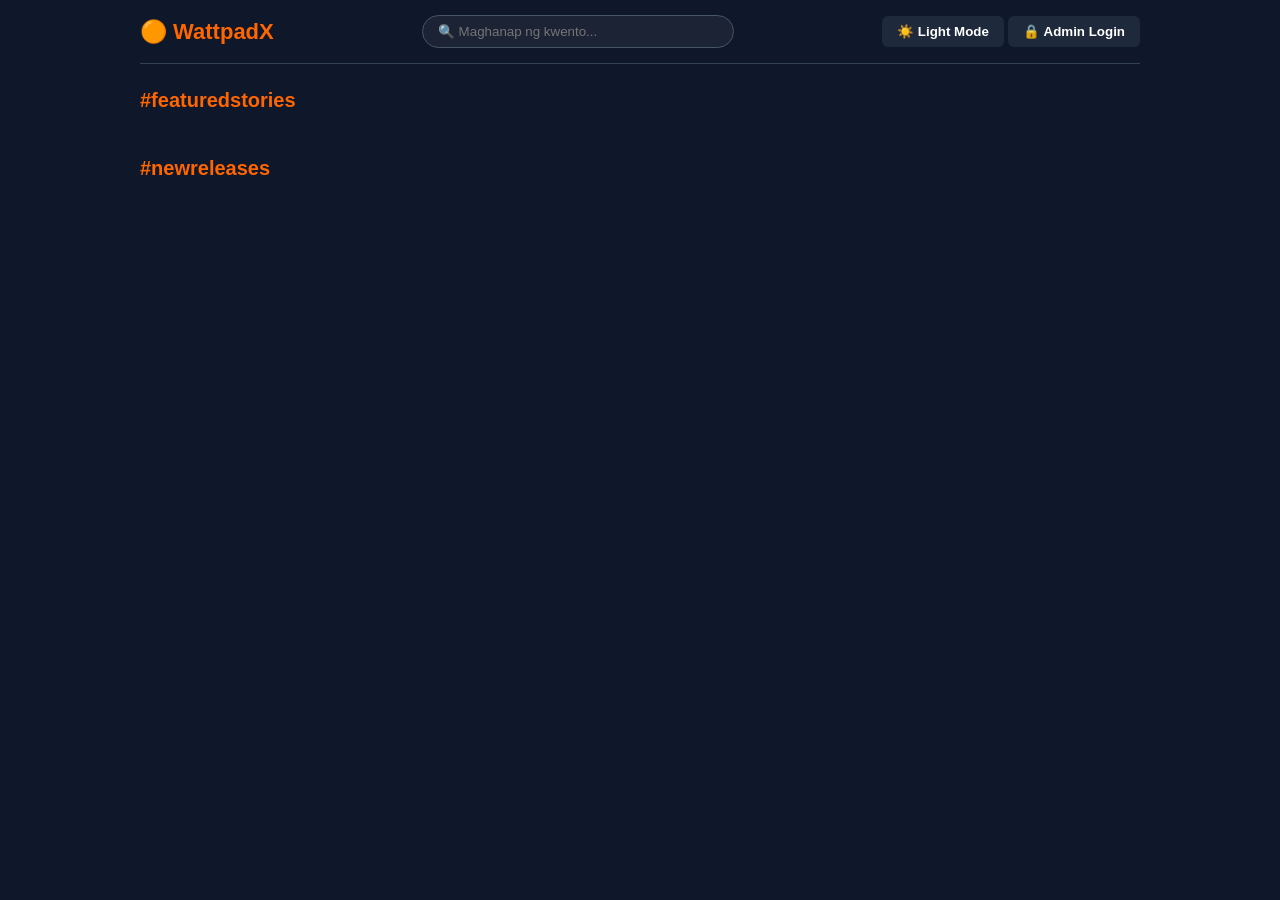
==== index.html @ 66120790 "Add files via upload" ====
<!DOCTYPE html>
<html lang="en">
<head>
    <meta charset="UTF-8">
    <meta name="viewport" content="width=device-width, initial-scale=1.0">
    <title>Wattpad Style - Infinite Stories Platform</title>
    <link rel="stylesheet" href="style.css">
</head>
<body class="dark-theme">

    <div class="app-container">
        <!-- TOP NAVIGATION BAR -->
        <header class="main-navbar">
            <div class="logo">🟠 WattpadX</div>
            <div class="search-bar-box">
                <input type="text" placeholder="🔍 Maghanap ng kwento...">
            </div>
            <div class="nav-controls">
                <button id="theme-btn" onclick="toggleTheme()">☀️ Light Mode</button>
                <button id="dev-mode-btn" onclick="toggleDevMode()">🔒 Admin Login</button>
            </div>
        </header>

        <!-- DEVELOPER CREATION PANEL (Admin Only) -->
        <div id="dev-panel" class="panel hidden">
            <h3>🛠️ Developer Dashboard (Admin)</h3>
            <div class="dev-tabs">
                <button onclick="switchDevTab('book')">🆕 Gumawa ng Bagong Libro</button>
                <button onclick="switchDevTab('chapter')">📝 Magdagdag ng Kabanata</button>
            </div>

            <!-- TAB 1: NEW BOOK FORM -->
            <div id="form-new-book" class="dev-form-section">
                <h4>Magdagdag ng Bagong Libro</h4>
                <input type="text" id="new-book-title" placeholder="Pamagat ng Libro">
                <input type="text" id="new-book-author" placeholder="Pangalan ng May-akda">
                <input type="text" id="new-book-tag" placeholder="Genre/Tag (e.g., romance, action)">
                <label>Kulay ng Cover:</label>
                <input type="color" id="new-book-color" value="#3b82f6">
                <button onclick="createNewBook()" style="background-color: #10b981; color: white; margin-top: 10px;">➕ I-publish ang Libro</button>
            </div>

            <!-- TAB 2: NEW CHAPTER FORM -->
            <div id="form-new-chapter" class="dev-form-section hidden">
                <h4>Magdagdag ng Kabanata sa Libro</h4>
                <label>Piliin kung saang libro isusulat:</label>
                <select id="select-target-book"></select>
                <input type="text" id="chapter-title" placeholder="Pamagat ng Kabanata (e.g., Kabanata 1)">
                <textarea id="chapter-content" rows="6" placeholder="Isulat dito ang kwento..."></textarea>
                <button onclick="addChapterPage()" style="background-color: #f97316; color: white; margin-top: 10px;">➕ I-publish ang Kabanata</button>
            </div>
        </div>

        <!-- MAIN LAYOUT -->
        <div class="main-layout">
            
            <!-- VIEW 1: HOME PLATFORM -->
            <div id="view-home" class="view-section">
                <div class="category-header">#featuredstories</div>
                <div class="books-grid" id="featured-grid"></div>

                <div class="category-header" style="margin-top: 30px;">#newreleases</div>
                <div class="books-grid" id="newreleases-grid"></div>
            </div>

            <!-- VIEW 2: READER MODE -->
            <div id="view-reader" class="view-section hidden">
                <button onclick="goBackHome()" class="back-btn">⬅️ Bumalik sa Library</button>
                
                <div class="reader-settings">
                    <span>Laki ng Letra:</span>
                    <button onclick="changeFontSize('small')">A-</button>
                    <button onclick="changeFontSize('normal')">A</button>
                    <button onclick="changeFontSize('large')">A+</button>
                </div>

                <div class="reader-card">
                    <h2 id="reader-book-title">Pamagat ng Libro</h2>
                    <p id="reader-book-author" style="color: #94a3b8; font-style: italic;">Author</p>
                    <div id="reader-book-views" style="font-size: 13px; color: #f59e0b; margin-top: 5px;">👁️ 0 views</div>
                    <hr style="border-color: #334155; margin: 20px 0;">
                    
                    <!-- Dito lalabas ang mismong kwento -->
                    <div id="reader-chapters-container"></div>

                    <!-- 💬 COMMENT SECTION ZONE -->
                    <div class="comment-section">
                        <h3>💬 Mga Komento (<span id="comments-count">0</span>)</h3>
                        
                        <!-- Input box para sa bagong komento -->
                        <div class="comment-form">
                            <input type="text" id="comment-username" placeholder="Iyong Pangalan (e.g., Reader99)">
                            <textarea id="comment-text" rows="3" placeholder="Ibahagi ang iyong reaksyon sa kwentong ito..."></textarea>
                            <button onclick="submitComment()" style="background-color: #ff6600; color: white;">Ipadala ang Komento</button>
                        </div>

                        <!-- Listahan ng mga komento -->
                        <div id="comments-list-container"></div>
                    </div>
                </div>
            </div>

        </div>
    </div>

    <script src="script.js"></script>
</body>
</html>
---- style.css ----
/* Karugtong o Pamalit sa dating style.css ninyo */

body {
    margin: 0;
    font-family: 'Segoe UI', Tahoma, Geneva, Verdana, sans-serif;
    transition: background-color 0.3s, color 0.3s;
    padding-bottom: 40px;
}

body.dark-theme { background-color: #0f172a; color: #f1f5f9; }
body.light-theme { background-color: #f8fafc; color: #0f172a; }

.app-container { max-width: 1000px; margin: 0 auto; padding: 0 15px; }

.main-navbar { display: flex; justify-content: space-between; align-items: center; padding: 15px 0; border-bottom: 1px solid #334155; margin-bottom: 25px; }
.logo { font-size: 22px; font-weight: bold; color: #ff6600; }
.search-bar-box input { width: 280px; padding: 8px 15px; border-radius: 20px; border: 1px solid #475569; background-color: rgba(255,255,255,0.05); color: inherit; }

button { padding: 8px 15px; border-radius: 6px; border: none; font-weight: bold; cursor: pointer; transition: 0.2s; }
body.dark-theme button { background-color: #1e293b; color: white; }
body.light-theme button { background-color: #e2e8f0; color: #0f172a; }
button:hover { opacity: 0.8; }

.panel { background-color: rgba(30, 41, 59, 0.5); border: 2px dashed #ff6600; border-radius: 12px; padding: 20px; margin-bottom: 25px; }
.dev-tabs { margin-bottom: 15px; display: flex; gap: 10px; }
.dev-form-section input, .dev-form-section textarea, .dev-form-section select { width: 100%; padding: 10px; margin-bottom: 10px; border-radius: 6px; border: 1px solid #475569; background-color: #0f172a; color: white; box-sizing: border-box; }

.hidden { display: none !important; }
.category-header { font-size: 20px; font-weight: bold; color: #ff6600; margin-bottom: 15px; }
.books-grid { display: grid; grid-template-columns: repeat(auto-fill, minmax(160px, 1fr)); gap: 20px; }

.book-card { cursor: pointer; transition: transform 0.2s; }
.book-card:hover { transform: translateY(-5px); }
.book-cover { width: 100%; height: 220px; border-radius: 8px; display: flex; flex-direction: column; justify-content: flex-end; padding: 15px; box-sizing: border-box; box-shadow: 0 4px 10px rgba(0,0,0,0.3); color: white; }
.book-cover-title { font-weight: bold; font-size: 15px; margin-bottom: 5px; text-shadow: 1px 1px 4px rgba(0,0,0,0.8); }
.book-info-title { font-weight: bold; font-size: 14px; margin-top: 8px; white-space: nowrap; overflow: hidden; text-overflow: ellipsis; }
.book-info-author { font-size: 12px; opacity: 0.7; margin: 3px 0; }
.tag-badge { display: inline-block; background-color: rgba(148, 163, 184, 0.2); padding: 2px 8px; font-size: 11px; border-radius: 12px; margin-top: 5px; }

.back-btn { background-color: #ff6600 !important; color: white !important; margin-bottom: 20px; }
.reader-settings { display: flex; align-items: center; gap: 10px; margin-bottom: 15px; float: right; }
.reader-card { clear: both; background-color: rgba(30, 41, 59, 0.3); border: 1px solid #334155; padding: 30px; border-radius: 12px; }

.font-small { font-size: 14px; line-height: 1.6; }
.font-normal { font-size: 17px; line-height: 1.8; }
.font-large { font-size: 22px; line-height: 2.0; }

.chapter-view-box { margin-bottom: 40px; border-bottom: 1px dashed rgba(148, 163, 184, 0.2); padding-bottom: 30px; }
.chapter-view-box h3 { color: #ff6600; }

/* 💬 Comment Box Styles */
.comment-section {
    margin-top: 5px;
    padding-top: 30px;
    border-top: 2px solid #334155;
}
.comment-form {
    margin-bottom: 25px;
    display: flex;
    flex-direction: column;
    gap: 10px;
}
.comment-form input, .comment-form textarea {
    width: 100%;
    padding: 10px;
    border-radius: 6px;
    border: 1px solid #475569;
    background-color: rgba(0,0,0,0.2);
    color: inherit;
    box-sizing: border-box;
}
.single-comment {
    background-color: rgba(255, 255, 255, 0.03);
    padding: 15px;
    border-radius: 8px;
    margin-bottom: 12px;
    border-left: 3px solid #ff6600;
}
.comment-user {
    font-weight: bold;
    font-size: 13px;
    color: #ff6600;
    margin-bottom: 4px;
}
.comment-text-content {
    font-size: 14px;
    margin: 0;
    line-height: 1.5;
}
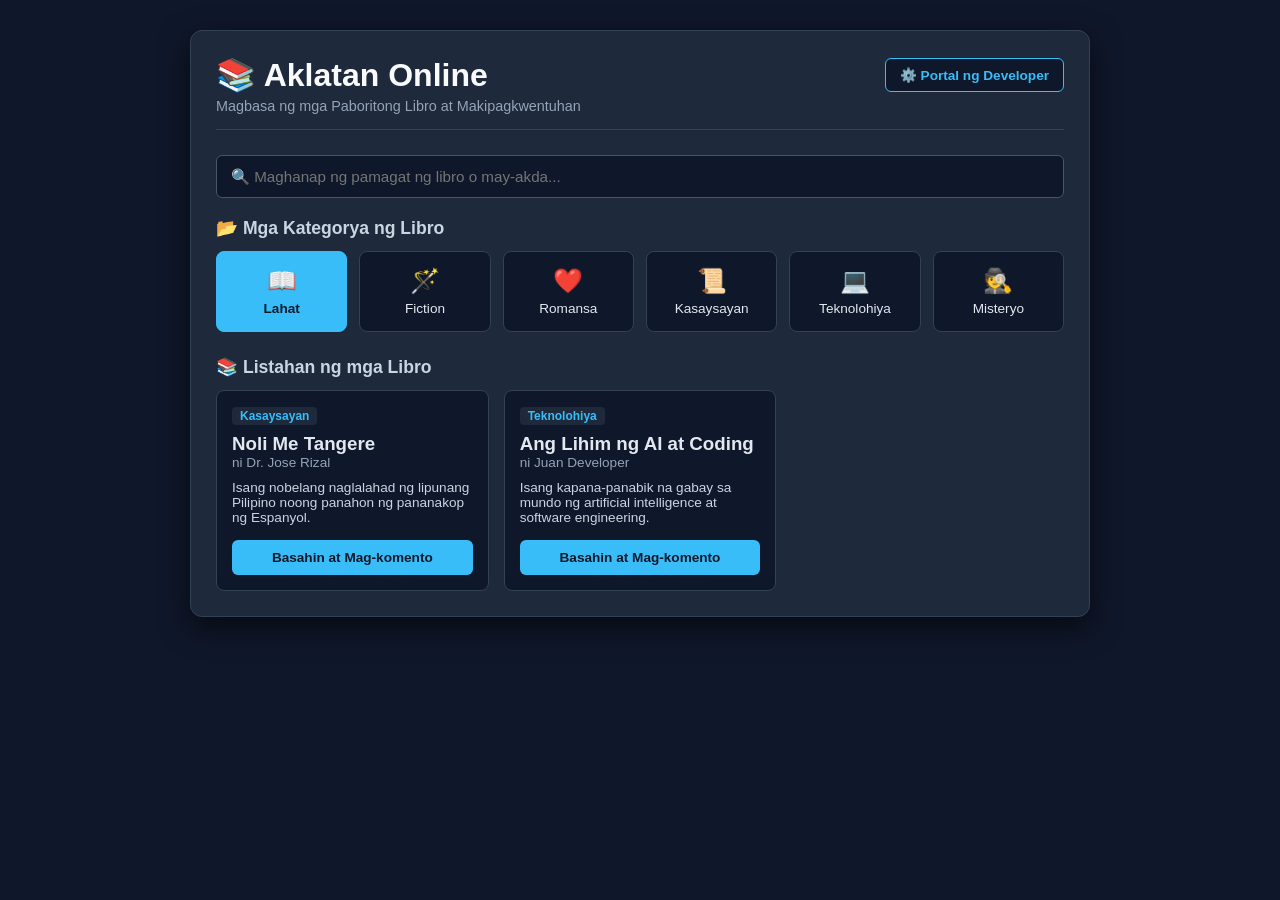
==== commit f2d568f2: "Add files via upload" ====
--- a/index.html
+++ b/index.html
@@ -1,108 +1,90 @@
 <!DOCTYPE html>
-<html lang="en">
+<html lang="tl">
 <head>
-    <meta charset="UTF-8">
-    <meta name="viewport" content="width=device-width, initial-scale=1.0">
-    <title>Wattpad Style - Infinite Stories Platform</title>
-    <link rel="stylesheet" href="style.css">
+  <meta charset="UTF-8">
+  <meta name="viewport" content="width=device-width, initial-scale=1.0">
+  <title>Aklatan Online - Portal ng Mambabasa</title>
+  <link rel="stylesheet" href="style.css">
 </head>
-<body class="dark-theme">
+<body>
 
-    <div class="app-container">
-        <!-- TOP NAVIGATION BAR -->
-        <header class="main-navbar">
-            <div class="logo">🟠 WattpadX</div>
-            <div class="search-bar-box">
-                <input type="text" placeholder="🔍 Maghanap ng kwento...">
-            </div>
-            <div class="nav-controls">
-                <button id="theme-btn" onclick="toggleTheme()">☀️ Light Mode</button>
-                <button id="dev-mode-btn" onclick="toggleDevMode()">🔒 Admin Login</button>
-            </div>
-        </header>
+  <div class="container">
+    <header>
+      <div class="header-top">
+        <h1>📚 Aklatan Online</h1>
+        <a href="developer.html" class="dev-link" target="_blank">⚙️ Portal ng Developer</a>
+      </div>
+      <p class="subtitle">Magbasa ng mga Paboritong Libro at Makipagkwentuhan</p>
+    </header>
 
-        <!-- DEVELOPER CREATION PANEL (Admin Only) -->
-        <div id="dev-panel" class="panel hidden">
-            <h3>🛠️ Developer Dashboard (Admin)</h3>
-            <div class="dev-tabs">
-                <button onclick="switchDevTab('book')">🆕 Gumawa ng Bagong Libro</button>
-                <button onclick="switchDevTab('chapter')">📝 Magdagdag ng Kabanata</button>
-            </div>
-
-            <!-- TAB 1: NEW BOOK FORM -->
-            <div id="form-new-book" class="dev-form-section">
-                <h4>Magdagdag ng Bagong Libro</h4>
-                <input type="text" id="new-book-title" placeholder="Pamagat ng Libro">
-                <input type="text" id="new-book-author" placeholder="Pangalan ng May-akda">
-                <input type="text" id="new-book-tag" placeholder="Genre/Tag (e.g., romance, action)">
-                <label>Kulay ng Cover:</label>
-                <input type="color" id="new-book-color" value="#3b82f6">
-                <button onclick="createNewBook()" style="background-color: #10b981; color: white; margin-top: 10px;">➕ I-publish ang Libro</button>
-            </div>
-
-            <!-- TAB 2: NEW CHAPTER FORM -->
-            <div id="form-new-chapter" class="dev-form-section hidden">
-                <h4>Magdagdag ng Kabanata sa Libro</h4>
-                <label>Piliin kung saang libro isusulat:</label>
-                <select id="select-target-book"></select>
-                <input type="text" id="chapter-title" placeholder="Pamagat ng Kabanata (e.g., Kabanata 1)">
-                <textarea id="chapter-content" rows="6" placeholder="Isulat dito ang kwento..."></textarea>
-                <button onclick="addChapterPage()" style="background-color: #f97316; color: white; margin-top: 10px;">➕ I-publish ang Kabanata</button>
-            </div>
-        </div>
-
-        <!-- MAIN LAYOUT -->
-        <div class="main-layout">
-            
-            <!-- VIEW 1: HOME PLATFORM -->
-            <div id="view-home" class="view-section">
-                <div class="category-header">#featuredstories</div>
-                <div class="books-grid" id="featured-grid"></div>
-
-                <div class="category-header" style="margin-top: 30px;">#newreleases</div>
-                <div class="books-grid" id="newreleases-grid"></div>
-            </div>
-
-            <!-- VIEW 2: READER MODE -->
-            <div id="view-reader" class="view-section hidden">
-                <button onclick="goBackHome()" class="back-btn">⬅️ Bumalik sa Library</button>
-                
-                <div class="reader-settings">
-                    <span>Laki ng Letra:</span>
-                    <button onclick="changeFontSize('small')">A-</button>
-                    <button onclick="changeFontSize('normal')">A</button>
-                    <button onclick="changeFontSize('large')">A+</button>
-                </div>
-
-                <div class="reader-card">
-                    <h2 id="reader-book-title">Pamagat ng Libro</h2>
-                    <p id="reader-book-author" style="color: #94a3b8; font-style: italic;">Author</p>
-                    <div id="reader-book-views" style="font-size: 13px; color: #f59e0b; margin-top: 5px;">👁️ 0 views</div>
-                    <hr style="border-color: #334155; margin: 20px 0;">
-                    
-                    <!-- Dito lalabas ang mismong kwento -->
-                    <div id="reader-chapters-container"></div>
-
-                    <!-- 💬 COMMENT SECTION ZONE -->
-                    <div class="comment-section">
-                        <h3>💬 Mga Komento (<span id="comments-count">0</span>)</h3>
-                        
-                        <!-- Input box para sa bagong komento -->
-                        <div class="comment-form">
-                            <input type="text" id="comment-username" placeholder="Iyong Pangalan (e.g., Reader99)">
-                            <textarea id="comment-text" rows="3" placeholder="Ibahagi ang iyong reaksyon sa kwentong ito..."></textarea>
-                            <button onclick="submitComment()" style="background-color: #ff6600; color: white;">Ipadala ang Komento</button>
-                        </div>
-
-                        <!-- Listahan ng mga komento -->
-                        <div id="comments-list-container"></div>
-                    </div>
-                </div>
-            </div>
-
-        </div>
+    <!-- Search & Filter Bar -->
+    <div class="search-bar-wrapper">
+      <input type="text" id="search-input" placeholder="🔍 Maghanap ng pamagat ng libro o may-akda...">
     </div>
 
-    <script src="script.js"></script>
+    <!-- Visual Category Boxes Grid -->
+    <section class="categories-section">
+      <h2>📂 Mga Kategorya ng Libro</h2>
+      <div class="category-boxes-grid">
+        <div class="cat-box active" data-genre="all">
+          <span class="cat-icon">📖</span>
+          <span class="cat-name">Lahat</span>
+        </div>
+        <div class="cat-box" data-genre="Fiction">
+          <span class="cat-icon">🪄</span>
+          <span class="cat-name">Fiction</span>
+        </div>
+        <div class="cat-box" data-genre="Romansa">
+          <span class="cat-icon">❤️</span>
+          <span class="cat-name">Romansa</span>
+        </div>
+        <div class="cat-box" data-genre="Kasaysayan">
+          <span class="cat-icon">📜</span>
+          <span class="cat-name">Kasaysayan</span>
+        </div>
+        <div class="cat-box" data-genre="Teknolohiya">
+          <span class="cat-icon">💻</span>
+          <span class="cat-name">Teknolohiya</span>
+        </div>
+        <div class="cat-box" data-genre="Misteryo">
+          <span class="cat-icon">🕵️</span>
+          <span class="cat-name">Misteryo</span>
+        </div>
+      </div>
+    </section>
+
+    <!-- Books Display -->
+    <section class="books-section">
+      <h2>📚 Listahan ng mga Libro</h2>
+      <div id="books-grid" class="books-grid"></div>
+    </section>
+
+    <!-- Book Reader & Comments Modal -->
+    <div id="reader-modal" class="modal">
+      <div class="modal-content">
+        <button class="close-modal">&times;</button>
+        
+        <div id="modal-book-details"></div>
+
+        <hr class="modal-divider">
+
+        <!-- Comment Section -->
+        <div class="comments-section">
+          <h3>💬 Komunidad ng Mambabasa (Comments)</h3>
+          <p class="comment-notice">⚠️ Bawal ang pambabastos. Pwedeng idelete ng moderator/developer ang hindi angkop na komento.</p>
+          
+          <form id="comment-form">
+            <input type="text" id="comment-name" placeholder="Pangalan mo" required>
+            <textarea id="comment-text" placeholder="Ibahagi ang iyong saloobin o reaksyon sa librong ito..." rows="2" required></textarea>
+            <button type="submit">I-post ang Komento</button>
+          </form>
+
+          <div id="comments-list"></div>
+        </div>
+      </div>
+    </div>
+  </div>
+
+  <script src="script.js"></script>
 </body>
 </html>
--- a/style.css
+++ b/style.css
@@ -1,89 +1,389 @@
-/* Karugtong o Pamalit sa dating style.css ninyo */
+* {
+  box-sizing: border-box;
+  margin: 0;
+  padding: 0;
+  font-family: 'Segoe UI', Tahoma, Geneva, Verdana, sans-serif;
+}
 
 body {
-    margin: 0;
-    font-family: 'Segoe UI', Tahoma, Geneva, Verdana, sans-serif;
-    transition: background-color 0.3s, color 0.3s;
-    padding-bottom: 40px;
-}
-
-body.dark-theme { background-color: #0f172a; color: #f1f5f9; }
-body.light-theme { background-color: #f8fafc; color: #0f172a; }
-
-.app-container { max-width: 1000px; margin: 0 auto; padding: 0 15px; }
-
-.main-navbar { display: flex; justify-content: space-between; align-items: center; padding: 15px 0; border-bottom: 1px solid #334155; margin-bottom: 25px; }
-.logo { font-size: 22px; font-weight: bold; color: #ff6600; }
-.search-bar-box input { width: 280px; padding: 8px 15px; border-radius: 20px; border: 1px solid #475569; background-color: rgba(255,255,255,0.05); color: inherit; }
-
-button { padding: 8px 15px; border-radius: 6px; border: none; font-weight: bold; cursor: pointer; transition: 0.2s; }
-body.dark-theme button { background-color: #1e293b; color: white; }
-body.light-theme button { background-color: #e2e8f0; color: #0f172a; }
-button:hover { opacity: 0.8; }
-
-.panel { background-color: rgba(30, 41, 59, 0.5); border: 2px dashed #ff6600; border-radius: 12px; padding: 20px; margin-bottom: 25px; }
-.dev-tabs { margin-bottom: 15px; display: flex; gap: 10px; }
-.dev-form-section input, .dev-form-section textarea, .dev-form-section select { width: 100%; padding: 10px; margin-bottom: 10px; border-radius: 6px; border: 1px solid #475569; background-color: #0f172a; color: white; box-sizing: border-box; }
-
-.hidden { display: none !important; }
-.category-header { font-size: 20px; font-weight: bold; color: #ff6600; margin-bottom: 15px; }
-.books-grid { display: grid; grid-template-columns: repeat(auto-fill, minmax(160px, 1fr)); gap: 20px; }
-
-.book-card { cursor: pointer; transition: transform 0.2s; }
-.book-card:hover { transform: translateY(-5px); }
-.book-cover { width: 100%; height: 220px; border-radius: 8px; display: flex; flex-direction: column; justify-content: flex-end; padding: 15px; box-sizing: border-box; box-shadow: 0 4px 10px rgba(0,0,0,0.3); color: white; }
-.book-cover-title { font-weight: bold; font-size: 15px; margin-bottom: 5px; text-shadow: 1px 1px 4px rgba(0,0,0,0.8); }
-.book-info-title { font-weight: bold; font-size: 14px; margin-top: 8px; white-space: nowrap; overflow: hidden; text-overflow: ellipsis; }
-.book-info-author { font-size: 12px; opacity: 0.7; margin: 3px 0; }
-.tag-badge { display: inline-block; background-color: rgba(148, 163, 184, 0.2); padding: 2px 8px; font-size: 11px; border-radius: 12px; margin-top: 5px; }
-
-.back-btn { background-color: #ff6600 !important; color: white !important; margin-bottom: 20px; }
-.reader-settings { display: flex; align-items: center; gap: 10px; margin-bottom: 15px; float: right; }
-.reader-card { clear: both; background-color: rgba(30, 41, 59, 0.3); border: 1px solid #334155; padding: 30px; border-radius: 12px; }
-
-.font-small { font-size: 14px; line-height: 1.6; }
-.font-normal { font-size: 17px; line-height: 1.8; }
-.font-large { font-size: 22px; line-height: 2.0; }
-
-.chapter-view-box { margin-bottom: 40px; border-bottom: 1px dashed rgba(148, 163, 184, 0.2); padding-bottom: 30px; }
-.chapter-view-box h3 { color: #ff6600; }
-
-/* 💬 Comment Box Styles */
-.comment-section {
-    margin-top: 5px;
-    padding-top: 30px;
-    border-top: 2px solid #334155;
-}
-.comment-form {
-    margin-bottom: 25px;
-    display: flex;
-    flex-direction: column;
-    gap: 10px;
-}
-.comment-form input, .comment-form textarea {
-    width: 100%;
-    padding: 10px;
-    border-radius: 6px;
-    border: 1px solid #475569;
-    background-color: rgba(0,0,0,0.2);
-    color: inherit;
-    box-sizing: border-box;
-}
-.single-comment {
-    background-color: rgba(255, 255, 255, 0.03);
-    padding: 15px;
-    border-radius: 8px;
-    margin-bottom: 12px;
-    border-left: 3px solid #ff6600;
-}
-.comment-user {
-    font-weight: bold;
-    font-size: 13px;
-    color: #ff6600;
-    margin-bottom: 4px;
-}
-.comment-text-content {
-    font-size: 14px;
-    margin: 0;
-    line-height: 1.5;
-}
+  background-color: #0f172a;
+  color: #e2e8f0;
+  min-height: 100vh;
+  display: flex;
+  justify-content: center;
+  align-items: flex-start;
+  padding: 30px 15px;
+}
+
+.container {
+  background-color: #1e293b;
+  width: 100%;
+  max-width: 900px;
+  border-radius: 12px;
+  padding: 25px;
+  box-shadow: 0 10px 30px rgba(0, 0, 0, 0.6);
+  border: 1px solid #334155;
+}
+
+header {
+  margin-bottom: 25px;
+  border-bottom: 1px solid #334155;
+  padding-bottom: 15px;
+}
+
+.header-top {
+  display: flex;
+  justify-content: space-between;
+  align-items: center;
+  flex-wrap: wrap;
+}
+
+header h1 {
+  font-size: 2rem;
+  color: #f8fafc;
+}
+
+.subtitle {
+  font-size: 0.9rem;
+  color: #94a3b8;
+  margin-top: 4px;
+}
+
+.dev-link {
+  color: #38bdf8;
+  text-decoration: none;
+  font-weight: 600;
+  background-color: #0f172a;
+  padding: 8px 14px;
+  border-radius: 6px;
+  border: 1px solid #38bdf8;
+  font-size: 0.85rem;
+  transition: all 0.2s;
+}
+
+.dev-link:hover {
+  background-color: #38bdf8;
+  color: #0f172a;
+}
+
+/* Search Bar */
+.search-bar-wrapper {
+  margin-bottom: 20px;
+}
+
+input, textarea, select {
+  padding: 12px 14px;
+  border-radius: 6px;
+  border: 1px solid #475569;
+  background-color: #0f172a;
+  color: #fff;
+  font-size: 0.95rem;
+  outline: none;
+  width: 100%;
+}
+
+input:focus, textarea:focus, select:focus {
+  border-color: #38bdf8;
+}
+
+/* Category Boxes Grid */
+.categories-section h2, .books-section h2 {
+  font-size: 1.1rem;
+  color: #cbd5e1;
+  margin-bottom: 12px;
+}
+
+.category-boxes-grid {
+  display: grid;
+  grid-template-columns: repeat(auto-fit, minmax(120px, 1fr));
+  gap: 12px;
+  margin-bottom: 25px;
+}
+
+.cat-box {
+  background-color: #0f172a;
+  border: 1px solid #334155;
+  border-radius: 8px;
+  padding: 15px 10px;
+  text-align: center;
+  cursor: pointer;
+  display: flex;
+  flex-direction: column;
+  align-items: center;
+  gap: 6px;
+  transition: all 0.2s;
+}
+
+.cat-box:hover {
+  border-color: #38bdf8;
+  transform: translateY(-2px);
+}
+
+.cat-box.active {
+  background-color: #38bdf8;
+  color: #0f172a;
+  border-color: #38bdf8;
+  font-weight: bold;
+}
+
+.cat-icon {
+  font-size: 1.5rem;
+}
+
+.cat-name {
+  font-size: 0.85rem;
+}
+
+/* Books Grid */
+.books-grid {
+  display: grid;
+  grid-template-columns: repeat(auto-fill, minmax(250px, 1fr));
+  gap: 15px;
+  max-height: 500px;
+  overflow-y: auto;
+}
+
+.book-card {
+  background-color: #0f172a;
+  border: 1px solid #334155;
+  border-radius: 8px;
+  padding: 15px;
+  display: flex;
+  flex-direction: column;
+  justify-content: space-between;
+  transition: border-color 0.2s;
+}
+
+.book-card:hover {
+  border-color: #38bdf8;
+}
+
+.book-genre-badge {
+  display: inline-block;
+  background-color: #1e293b;
+  color: #38bdf8;
+  font-size: 0.75rem;
+  padding: 2px 8px;
+  border-radius: 4px;
+  margin-bottom: 8px;
+  font-weight: 600;
+}
+
+.book-info h3 {
+  font-size: 1.1rem;
+  color: #f1f5f9;
+  margin-bottom: 4px;
+}
+
+.book-author {
+  font-size: 0.85rem;
+  color: #94a3b8;
+  margin-bottom: 10px;
+}
+
+.book-desc-preview {
+  font-size: 0.85rem;
+  color: #cbd5e1;
+  margin-bottom: 15px;
+  display: -webkit-box;
+  -webkit-line-clamp: 3;
+  -webkit-box-orient: vertical;
+  overflow: hidden;
+}
+
+.read-btn {
+  background-color: #38bdf8;
+  color: #0f172a;
+  border: none;
+  padding: 10px;
+  border-radius: 6px;
+  cursor: pointer;
+  font-weight: bold;
+  font-size: 0.85rem;
+  transition: opacity 0.2s;
+}
+
+.read-btn:hover {
+  opacity: 0.9;
+}
+
+/* Modal Reader & Comments */
+.modal {
+  display: none;
+  position: fixed;
+  z-index: 100;
+  left: 0;
+  top: 0;
+  width: 100%;
+  height: 100%;
+  background-color: rgba(0, 0, 0, 0.75);
+  justify-content: center;
+  align-items: center;
+  padding: 20px;
+}
+
+.modal-content {
+  background-color: #1e293b;
+  border: 1px solid #475569;
+  width: 100%;
+  max-width: 650px;
+  max-height: 90vh;
+  border-radius: 10px;
+  padding: 25px;
+  overflow-y: auto;
+  position: relative;
+}
+
+.close-modal {
+  position: absolute;
+  right: 20px;
+  top: 15px;
+  background: none;
+  border: none;
+  color: #ef4444;
+  font-size: 1.8rem;
+  cursor: pointer;
+}
+
+.modal-divider {
+  border: 0;
+  height: 1px;
+  background-color: #334155;
+  margin: 20px 0;
+}
+
+/* Comments */
+.comments-section h3 {
+  font-size: 1.1rem;
+  color: #f8fafc;
+}
+
+.comment-notice {
+  font-size: 0.75rem;
+  color: #94a3b8;
+  margin-bottom: 12px;
+}
+
+#comment-form {
+  display: flex;
+  flex-direction: column;
+  gap: 8px;
+  margin-bottom: 15px;
+}
+
+#comment-form button {
+  background-color: #38bdf8;
+  color: #0f172a;
+  border: none;
+  padding: 10px;
+  border-radius: 6px;
+  cursor: pointer;
+  font-weight: bold;
+}
+
+.comment-item {
+  background-color: #0f172a;
+  border: 1px solid #334155;
+  padding: 10px 12px;
+  border-radius: 6px;
+  margin-bottom: 8px;
+  display: flex;
+  justify-content: space-between;
+  align-items: flex-start;
+}
+
+.comment-content strong {
+  color: #38bdf8;
+  font-size: 0.9rem;
+}
+
+.comment-content p {
+  font-size: 0.85rem;
+  color: #cbd5e1;
+  margin-top: 4px;
+}
+
+.delete-comment-btn {
+  background: none;
+  border: none;
+  color: #ef4444;
+  font-size: 0.8rem;
+  cursor: pointer;
+  padding-left: 10px;
+}
+
+.delete-comment-btn:hover {
+  text-decoration: underline;
+}
+
+/* Developer Styles */
+.admin-card {
+  background-color: #0f172a;
+  border: 1px solid #334155;
+  border-radius: 8px;
+  padding: 20px;
+  margin-bottom: 25px;
+}
+
+.admin-card h2 {
+  font-size: 1.2rem;
+  margin-bottom: 15px;
+  color: #38bdf8;
+}
+
+.form-group {
+  display: flex;
+  flex-direction: column;
+  gap: 5px;
+  margin-bottom: 12px;
+}
+
+.form-group label {
+  font-size: 0.85rem;
+  color: #cbd5e1;
+}
+
+.form-row {
+  display: flex;
+  gap: 10px;
+}
+
+.form-row .form-group {
+  flex: 1;
+}
+
+.dev-btn {
+  background-color: #10b981;
+  color: white;
+  border: none;
+  padding: 12px;
+  border-radius: 6px;
+  font-weight: bold;
+  cursor: pointer;
+  width: 100%;
+}
+
+.dev-btn:hover {
+  background-color: #059669;
+}
+
+.dev-book-item {
+  background-color: #0f172a;
+  border: 1px solid #334155;
+  padding: 12px;
+  border-radius: 6px;
+  margin-bottom: 10px;
+  display: flex;
+  justify-content: space-between;
+  align-items: center;
+}
+
+.delete-book-btn {
+  background-color: #ef4444;
+  color: white;
+  border: none;
+  padding: 6px 12px;
+  border-radius: 4px;
+  cursor: pointer;
+  font-size: 0.8rem;
+}
